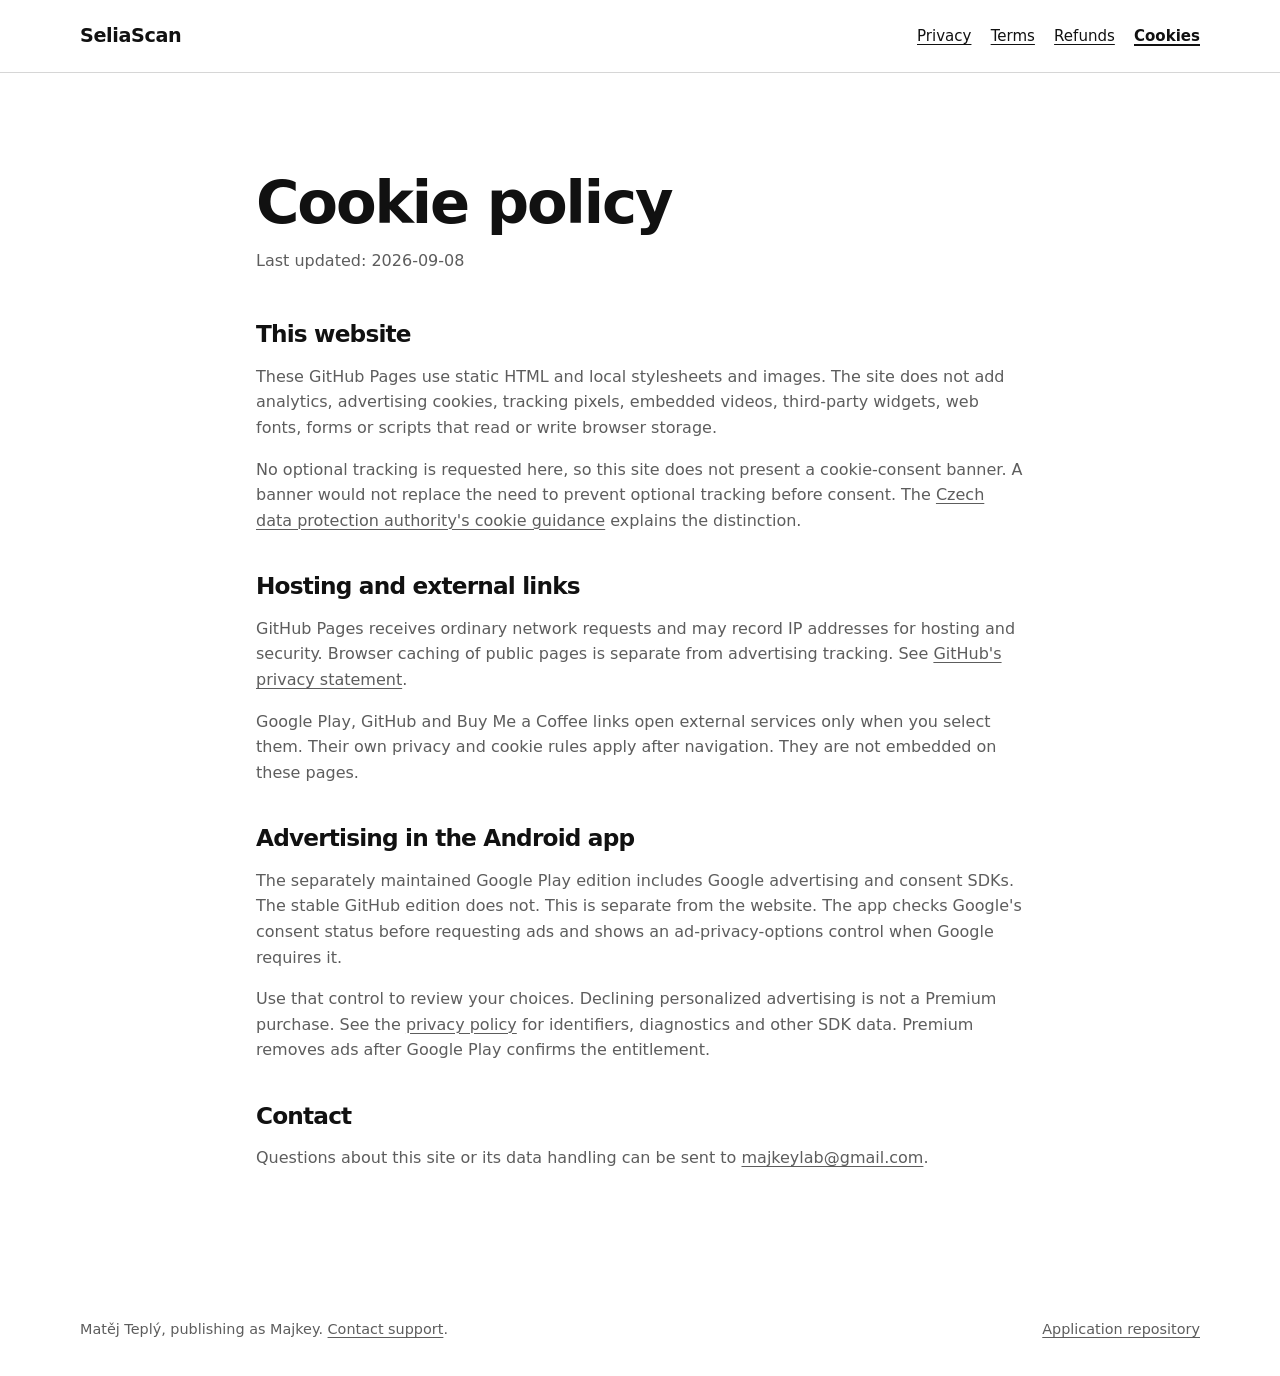
==== docs/cookies.html @ ece8bd22 "docs: publish legal policies for v1.8.2" ====
<!doctype html>
<html lang="en">
<head>
  <meta charset="utf-8">
  <meta name="viewport" content="width=device-width, initial-scale=1">
  <meta name="description" content="Cookie policy for SeliaScan.">
  <title>Cookie policy | SeliaScan</title>
  <link rel="stylesheet" href="assets/site.css">
</head>
<body>
  <a class="skip-link" href="#main">Skip to content</a>
  <header class="site-header">
    <nav class="nav" aria-label="Primary navigation">
      <a class="brand" href="index.html">SeliaScan</a>
      <div class="nav-links">
        <a href="privacy.html">Privacy</a>
        <a href="terms.html">Terms</a>
        <a href="refunds.html">Refunds</a>
        <a href="cookies.html" aria-current="page">Cookies</a>
      </div>
    </nav>
  </header>
  <main id="main" class="policy" tabindex="-1">
    <h1>Cookie policy</h1>
    <p class="updated">Last updated: 2026-09-08</p>
    <h2>This website</h2>
    <p>These GitHub Pages use static HTML and local stylesheets and images. The site does not add analytics, advertising cookies, tracking pixels, embedded videos, third-party widgets, web fonts, forms or scripts that read or write browser storage.</p>
    <p>No optional tracking is requested here, so this site does not present a cookie-consent banner. A banner would not replace the need to prevent optional tracking before consent. The <a href="https://uoou.gov.cz/verejnost/qa-otazky-a-odpovedi/cookies">Czech data protection authority's cookie guidance</a> explains the distinction.</p>
    <h2>Hosting and external links</h2>
    <p>GitHub Pages receives ordinary network requests and may record IP addresses for hosting and security. Browser caching of public pages is separate from advertising tracking. See <a href="https://docs.github.com/en/site-policy/privacy-policies/github-general-privacy-statement">GitHub's privacy statement</a>.</p>
    <p>Google Play, GitHub and Buy Me a Coffee links open external services only when you select them. Their own privacy and cookie rules apply after navigation. They are not embedded on these pages.</p>
    <h2>Advertising in the Android app</h2>
    <p>The separately maintained Google Play edition includes Google advertising and consent SDKs. The stable GitHub edition does not. This is separate from the website. The app checks Google's consent status before requesting ads and shows an ad-privacy-options control when Google requires it.</p>
    <p>Use that control to review your choices. Declining personalized advertising is not a Premium purchase. See the <a href="privacy.html">privacy policy</a> for identifiers, diagnostics and other SDK data. Premium removes ads after Google Play confirms the entitlement.</p>
    <h2>Contact</h2>
    <p>Questions about this site or its data handling can be sent to <a href="mailto:majkeylab@gmail.com">majkeylab@gmail.com</a>.</p>
  </main>
  <footer class="site-footer">
    <div class="container footer-inner">
      <p>Matěj Teplý, publishing as Majkey. <a href="mailto:majkeylab@gmail.com">Contact support</a>.</p>
      <a href="https://github.com/Majkey25/ScanIt">Application repository</a>
    </div>
  </footer>
</body>
</html>
---- docs/assets/site.css ----
:root {
  color-scheme: light dark;
  --bg: #ffffff;
  --surface: #f5f5f5;
  --text: #111111;
  --muted: #5d5d5d;
  --line: #d6d6d6;
  --inverse: #ffffff;
  --inverse-bg: #111111;
  font-family: ui-sans-serif, system-ui, -apple-system, BlinkMacSystemFont, "Segoe UI", sans-serif;
  font-synthesis: none;
}

@media (prefers-color-scheme: dark) {
  :root {
    --bg: #0e0e0e;
    --surface: #181818;
    --text: #f4f4f4;
    --muted: #b5b5b5;
    --line: #3b3b3b;
    --inverse: #111111;
    --inverse-bg: #f4f4f4;
  }
}

* {
  box-sizing: border-box;
}

html {
  scroll-behavior: smooth;
}

body {
  margin: 0;
  background: var(--bg);
  color: var(--text);
  font-size: 1rem;
  line-height: 1.6;
}

a {
  color: inherit;
  text-decoration-thickness: 0.08em;
  text-underline-offset: 0.18em;
}

a:hover {
  text-decoration-thickness: 0.14em;
}

a:focus-visible,
summary:focus-visible {
  outline: 3px solid var(--text);
  outline-offset: 4px;
}

.skip-link {
  position: absolute;
  left: 1rem;
  top: -5rem;
  z-index: 10;
  padding: 0.7rem 1rem;
  background: var(--inverse-bg);
  color: var(--inverse);
}

.skip-link:focus {
  top: 1rem;
}

.site-header {
  border-bottom: 1px solid var(--line);
}

.nav,
.container {
  width: min(70rem, calc(100% - 2rem));
  margin-inline: auto;
}

.nav {
  min-height: 4.5rem;
  display: flex;
  align-items: center;
  justify-content: space-between;
  gap: 1.5rem;
}

.brand {
  font-size: 1.2rem;
  font-weight: 750;
  text-decoration: none;
  letter-spacing: -0.02em;
}

.nav-links {
  display: flex;
  flex-wrap: wrap;
  justify-content: flex-end;
  gap: 0.7rem 1.2rem;
  font-size: 0.94rem;
}

.nav-links a[aria-current="page"] {
  font-weight: 700;
  text-decoration-thickness: 0.14em;
}

.nav-links a,
.footer-links a {
  display: inline-flex;
  align-items: center;
  min-height: 44px;
}

main {
  min-height: 70vh;
}

.hero {
  padding-block: clamp(4.5rem, 10vw, 8rem);
  border-bottom: 1px solid var(--line);
}

.eyebrow {
  margin: 0 0 1rem;
  font-size: 0.84rem;
  font-weight: 750;
  letter-spacing: 0.12em;
  text-transform: uppercase;
}

h1,
h2,
h3 {
  line-height: 1.14;
  letter-spacing: -0.035em;
}

h1 {
  max-width: 12ch;
  margin: 0;
  font-size: clamp(3rem, 9vw, 6.8rem);
}

.hero-copy {
  max-width: 42rem;
  margin: 1.5rem 0 0;
  color: var(--muted);
  font-size: clamp(1.1rem, 2.1vw, 1.4rem);
}

.actions {
  display: flex;
  flex-wrap: wrap;
  gap: 0.8rem;
  margin-top: 2rem;
}

.button {
  display: inline-flex;
  min-height: 3rem;
  align-items: center;
  justify-content: center;
  padding: 0.7rem 1.15rem;
  border: 1px solid var(--text);
  border-radius: 999px;
  background: var(--inverse-bg);
  color: var(--inverse);
  font-weight: 700;
  text-decoration: none;
}

.button.secondary {
  background: transparent;
  color: var(--text);
}

.section {
  padding-block: clamp(3.5rem, 8vw, 6.5rem);
  border-bottom: 1px solid var(--line);
}

.section h2,
.policy h1 {
  max-width: 18ch;
  margin: 0 0 1.5rem;
  font-size: clamp(2rem, 5vw, 3.7rem);
}

.section-intro {
  max-width: 43rem;
  margin: -0.4rem 0 2rem;
  color: var(--muted);
  font-size: 1.08rem;
}

.grid {
  display: grid;
  grid-template-columns: repeat(3, minmax(0, 1fr));
  gap: 1rem;
}

.card {
  padding: 1.4rem;
  border: 1px solid var(--line);
  border-radius: 1rem;
  background: var(--surface);
}

.card h3 {
  margin: 0 0 0.55rem;
  font-size: 1.18rem;
}

.card p {
  margin: 0;
  color: var(--muted);
}

.steps {
  padding: 0;
  list-style: none;
  counter-reset: steps;
}

.steps li {
  counter-increment: steps;
  display: grid;
  grid-template-columns: 3rem 1fr;
  gap: 1rem;
  padding-block: 1.15rem;
  border-top: 1px solid var(--line);
}

.steps li::before {
  content: "0" counter(steps);
  color: var(--muted);
  font-variant-numeric: tabular-nums;
}

.steps strong {
  display: block;
  margin-bottom: 0.25rem;
}

.steps p {
  margin: 0;
  color: var(--muted);
}

details {
  border-top: 1px solid var(--line);
}

details:last-child {
  border-bottom: 1px solid var(--line);
}

summary {
  cursor: pointer;
  padding: 1.1rem 0;
  font-weight: 700;
}

details p {
  max-width: 48rem;
  margin: 0 0 1.3rem;
  color: var(--muted);
}

.support-row {
  display: grid;
  grid-template-columns: 1fr auto;
  gap: 2rem;
  align-items: end;
}

.tip {
  text-align: center;
  color: var(--muted);
  font-size: 0.85rem;
}

.tip img {
  display: block;
  width: 104px;
  height: 104px;
  margin: 0 auto 0.55rem;
  border-radius: 0.55rem;
}

.policy {
  overflow-wrap: anywhere;
  width: min(48rem, calc(100% - 2rem));
  margin-inline: auto;
  padding-block: clamp(3.5rem, 8vw, 6rem);
}

.policy .updated {
  margin: -0.8rem 0 3rem;
  color: var(--muted);
}

.policy h2 {
  margin: 2.5rem 0 0.65rem;
  font-size: 1.45rem;
}

.policy h3 {
  margin: 1.7rem 0 0.5rem;
  font-size: 1.08rem;
}

.policy p,
.policy li {
  color: var(--muted);
}

.policy strong {
  color: var(--text);
}

.notice {
  padding: 1rem 1.2rem;
  border-left: 4px solid var(--text);
  background: var(--surface);
}

.site-footer {
  padding-block: 2.2rem;
}

.footer-inner {
  display: flex;
  flex-wrap: wrap;
  justify-content: space-between;
  gap: 1rem;
  color: var(--muted);
  font-size: 0.9rem;
}

.footer-inner p {
  margin: 0;
}

.footer-links {
  display: flex;
  flex-wrap: wrap;
  gap: 1rem;
}

@media (max-width: 760px) {
  .nav {
    align-items: flex-start;
    flex-direction: column;
    padding-block: 1rem;
  }

  .nav-links {
    justify-content: flex-start;
  }

  .grid {
    grid-template-columns: 1fr;
  }

  .support-row {
    grid-template-columns: 1fr;
    align-items: start;
  }

  .tip {
    width: max-content;
    max-width: 100%;
    text-align: left;
  }

  .tip img {
    margin-left: 0;
  }
}

@media (prefers-reduced-motion: reduce) {
  html {
    scroll-behavior: auto;
  }
}
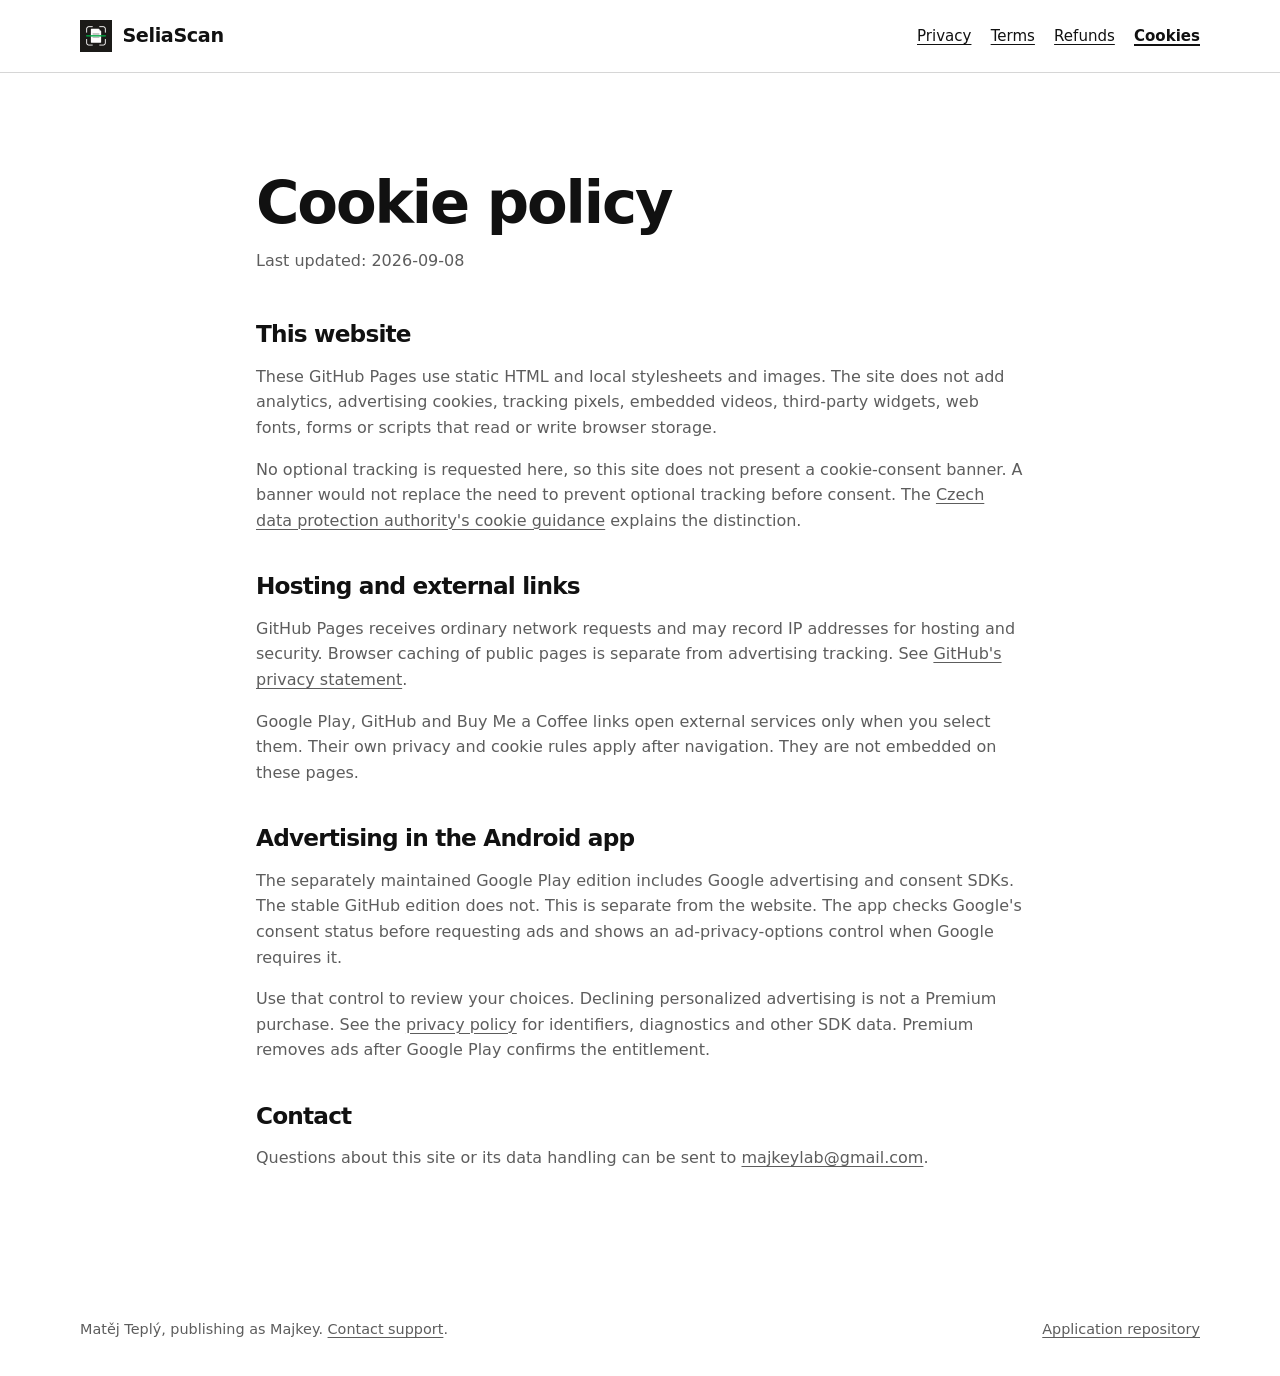
==== commit 973053a3: "feat: update adaptive app icon for v1.8.3" ====
--- a/docs/cookies.html
+++ b/docs/cookies.html
@@ -5,13 +5,14 @@
   <meta name="viewport" content="width=device-width, initial-scale=1">
   <meta name="description" content="Cookie policy for SeliaScan.">
   <title>Cookie policy | SeliaScan</title>
+  <link rel="icon" type="image/png" href="play-store/assets/icon.png">
   <link rel="stylesheet" href="assets/site.css">
 </head>
 <body>
   <a class="skip-link" href="#main">Skip to content</a>
   <header class="site-header">
     <nav class="nav" aria-label="Primary navigation">
-      <a class="brand" href="index.html">SeliaScan</a>
+      <a class="brand" href="index.html"><img src="play-store/assets/icon.png" width="32" height="32" alt="">SeliaScan</a>
       <div class="nav-links">
         <a href="privacy.html">Privacy</a>
         <a href="terms.html">Terms</a>
--- a/docs/assets/site.css
+++ b/docs/assets/site.css
@@ -88,6 +88,9 @@
 }
 
 .brand {
+  display: inline-flex;
+  align-items: center;
+  gap: 0.65rem;
   font-size: 1.2rem;
   font-weight: 750;
   text-decoration: none;
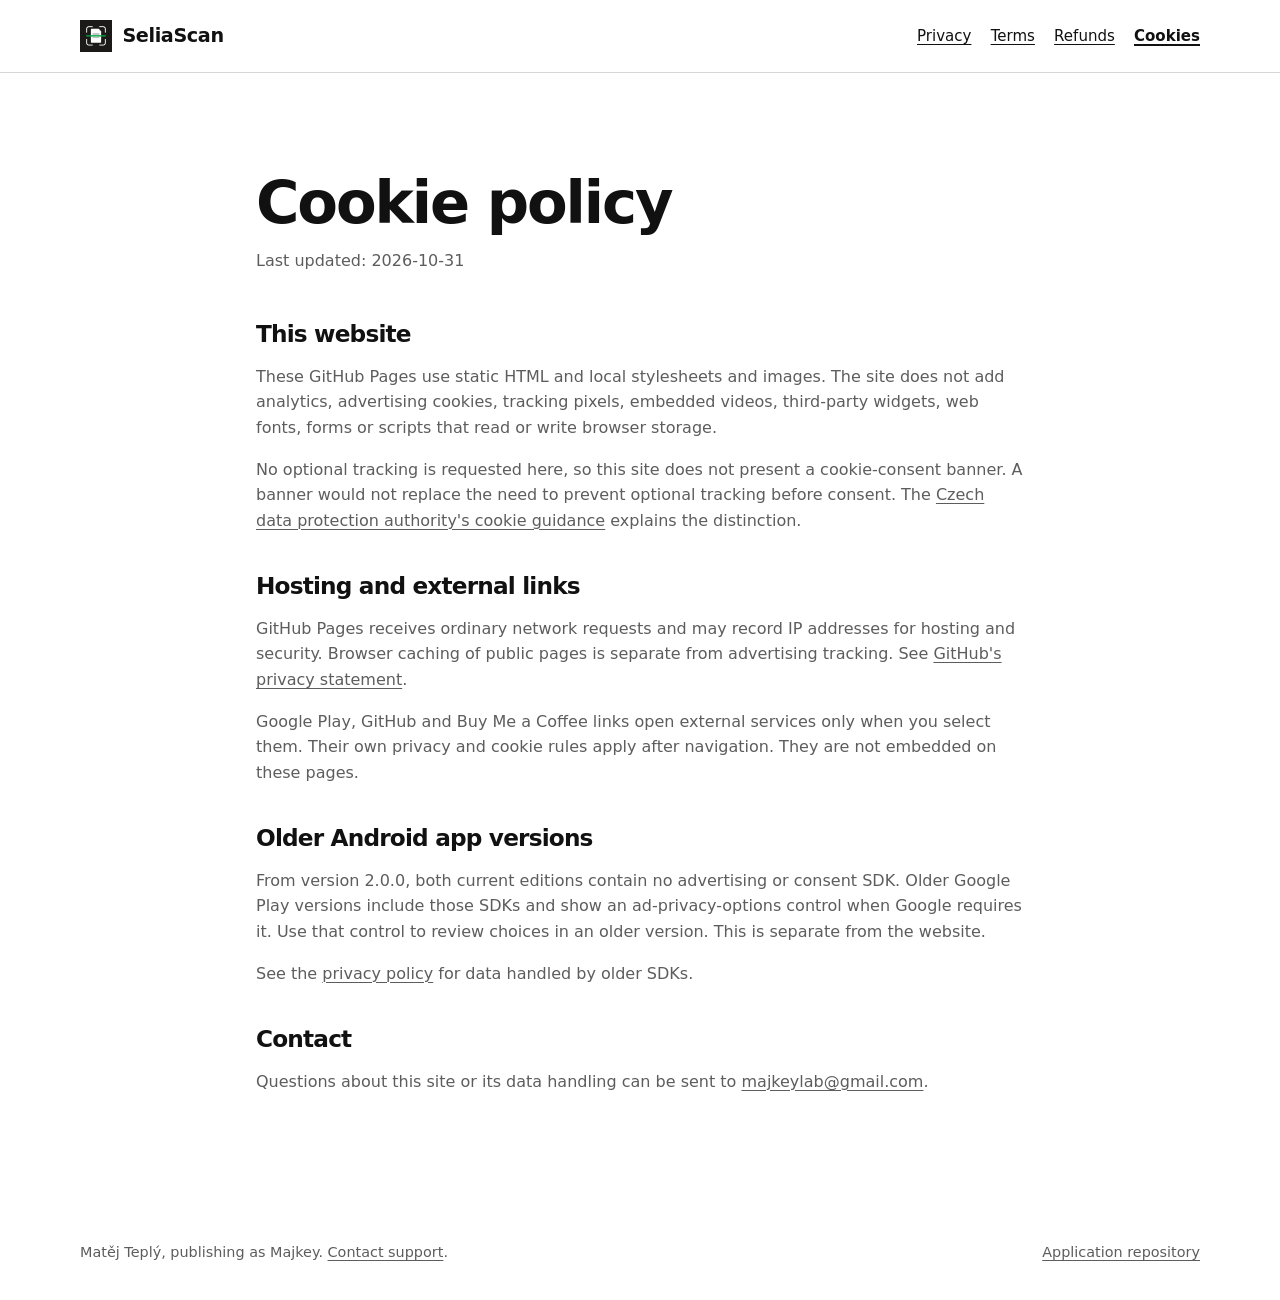
==== commit 43109f7b: "feat: unlock both editions and improve signature tools" ====
--- a/docs/cookies.html
+++ b/docs/cookies.html
@@ -23,16 +23,16 @@
   </header>
   <main id="main" class="policy" tabindex="-1">
     <h1>Cookie policy</h1>
-    <p class="updated">Last updated: 2026-09-08</p>
+    <p class="updated">Last updated: 2026-10-31</p>
     <h2>This website</h2>
     <p>These GitHub Pages use static HTML and local stylesheets and images. The site does not add analytics, advertising cookies, tracking pixels, embedded videos, third-party widgets, web fonts, forms or scripts that read or write browser storage.</p>
     <p>No optional tracking is requested here, so this site does not present a cookie-consent banner. A banner would not replace the need to prevent optional tracking before consent. The <a href="https://uoou.gov.cz/verejnost/qa-otazky-a-odpovedi/cookies">Czech data protection authority's cookie guidance</a> explains the distinction.</p>
     <h2>Hosting and external links</h2>
     <p>GitHub Pages receives ordinary network requests and may record IP addresses for hosting and security. Browser caching of public pages is separate from advertising tracking. See <a href="https://docs.github.com/en/site-policy/privacy-policies/github-general-privacy-statement">GitHub's privacy statement</a>.</p>
     <p>Google Play, GitHub and Buy Me a Coffee links open external services only when you select them. Their own privacy and cookie rules apply after navigation. They are not embedded on these pages.</p>
-    <h2>Advertising in the Android app</h2>
-    <p>The separately maintained Google Play edition includes Google advertising and consent SDKs. The stable GitHub edition does not. This is separate from the website. The app checks Google's consent status before requesting ads and shows an ad-privacy-options control when Google requires it.</p>
-    <p>Use that control to review your choices. Declining personalized advertising is not a Premium purchase. See the <a href="privacy.html">privacy policy</a> for identifiers, diagnostics and other SDK data. Premium removes ads after Google Play confirms the entitlement.</p>
+    <h2>Older Android app versions</h2>
+    <p>From version 2.0.0, both current editions contain no advertising or consent SDK. Older Google Play versions include those SDKs and show an ad-privacy-options control when Google requires it. Use that control to review choices in an older version. This is separate from the website.</p>
+    <p>See the <a href="privacy.html">privacy policy</a> for data handled by older SDKs.</p>
     <h2>Contact</h2>
     <p>Questions about this site or its data handling can be sent to <a href="mailto:majkeylab@gmail.com">majkeylab@gmail.com</a>.</p>
   </main>
